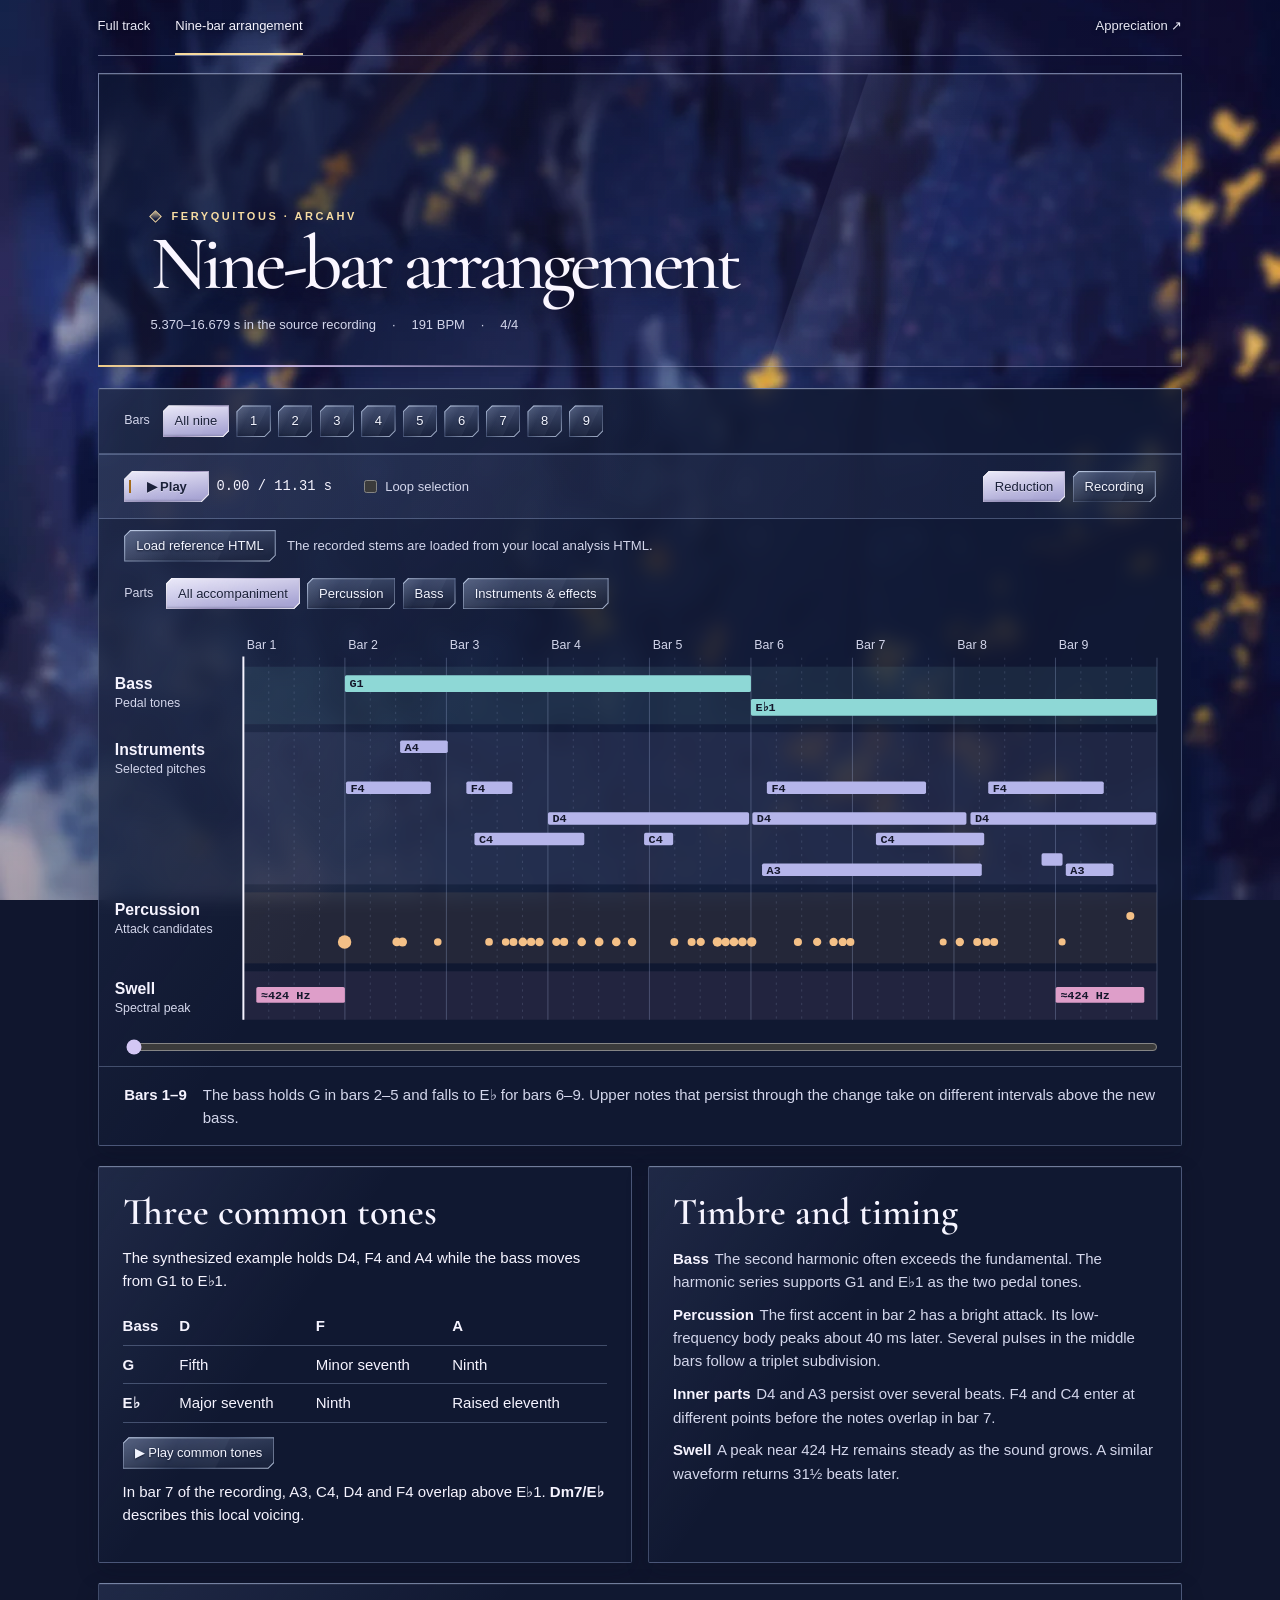
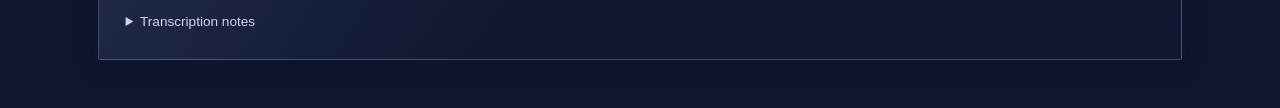
==== arrangement.html @ d72f039e "Publish Arcahv — The Delightfulness of Catastrophe" ====
<!doctype html>
<html lang="en">
<head>
  <meta charset="utf-8">
  <meta name="viewport" content="width=device-width, initial-scale=1">
  <meta name="theme-color" content="#14162a">
  <title>Nine-bar arrangement · Arcahv</title>
  <link rel="stylesheet" href="style.css?v=vs8">
  <link rel="stylesheet" href="arrangement.css">
  <link rel="stylesheet" href="controls.css">
  <link rel="icon" href="data:,">
  <script src="media-source.js"></script>
  <script src="appearance.js?v=vs8" defer></script>
  <script type="module" src="arrangement.js"></script>
</head>
<body class="arrangement-page">
  <main class="shell">
    <nav class="site-nav" aria-label="Study views">
      <a href="index.html">Full track</a>
      <a href="arrangement.html" aria-current="page">Nine-bar arrangement</a>
      <a class="external" href="https://github.com/glucksdrache/arcahv-the-delightfulness-of-catastrophe/blob/main/README.md">Appreciation ↗</a>
    </nav>
    <header class="masthead">
      <div>
        <p class="eyebrow">Feryquitous · Arcahv</p>
        <h1>Nine-bar arrangement</h1>
        <p class="arr-meta">5.370–16.679 s in the source recording <span>·</span> 191 BPM <span>·</span> 4/4</p>
      </div>
    </header>

    <section class="panel arr-player" aria-label="Arrangement player">
      <div class="arr-picks">
        <div class="button-row arr-bars" id="bars" role="group" aria-label="Select a bar">
          <span class="arr-label">Bars</span>
          <button type="button" data-bar="0" aria-pressed="true">All nine</button>
        </div>
      </div>
      <div class="transport arr-transport">
        <button id="play" type="button" class="play-button" aria-label="Play arrangement">▶ Play</button>
        <output id="clock" class="arr-clock" aria-live="off">0.00 / 11.31 s</output>
        <label class="arr-repeat"><input type="checkbox" id="loop"> Loop selection</label>
        <div class="button-row arr-modes" id="modes" role="group" aria-label="Audio source">
          <button type="button" data-mode="1" aria-pressed="true">Reduction</button>
          <button type="button" data-mode="0" aria-pressed="false">Recording</button>
        </div>
      </div>
      <div class="arr-reference" id="reference-controls">
        <button type="button" id="load-reference">Load reference HTML</button>
        <input id="reference-file" type="file" accept=".html,.htm,text/html" hidden>
        <span id="reference-status" role="status">The recorded stems are loaded from your local analysis HTML.</span>
      </div>
      <div class="button-row arr-roles" id="roles" role="group" aria-label="Audible parts">
        <span class="arr-label">Parts</span>
        <button type="button" data-role="-1" aria-pressed="true">All accompaniment</button>
        <button type="button" data-role="0" aria-pressed="false">Percussion</button>
        <button type="button" data-role="1" aria-pressed="false">Bass</button>
        <button type="button" data-role="2" aria-pressed="false">Instruments &amp; effects</button>
      </div>
      <div class="chart-scroll arr-chart-scroll">
        <svg id="score" viewBox="0 0 960 365" role="group"
          aria-label="Score events. Use the left and right arrow keys to inspect events, and Enter or Space to seek."></svg>
      </div>
      <p id="score-detail" class="arr-score-detail"></p>
      <div class="arr-seek"><input id="seek" aria-label="Position in the excerpt, in seconds" type="range" min="0" max="11.309" value="0" step="0.001"></div>
      <div class="arr-cue"><strong id="bar-title">Bars 1–9</strong><p id="bar-note"></p></div>
    </section>
    <p id="error" role="status" class="arr-error"></p>

    <div class="arr-reading">
      <section class="panel arr-copy">
        <h2>Three common tones</h2>
        <p>The synthesized example holds D4, F4 and A4 while the bass moves from G1 to E♭1.</p>
        <table>
          <thead><tr><th scope="col">Bass</th><th scope="col">D</th><th scope="col">F</th><th scope="col">A</th></tr></thead>
          <tbody>
            <tr><th scope="row">G</th><td>Fifth</td><td>Minor seventh</td><td>Ninth</td></tr>
            <tr><th scope="row">E♭</th><td>Major seventh</td><td>Ninth</td><td>Raised eleventh</td></tr>
          </tbody>
        </table>
        <button id="common-tones" type="button" aria-pressed="false">▶ Play common tones</button>
        <p>In bar 7 of the recording, A3, C4, D4 and F4 overlap above E♭1. <b>Dm7/E♭</b> describes this local voicing.</p>
      </section>
      <section class="panel arr-copy">
        <h2>Timbre and timing</h2>
        <dl class="arr-findings">
          <div><dt>Bass</dt><dd>The second harmonic often exceeds the fundamental. The harmonic series supports G1 and E♭1 as the two pedal tones.</dd></div>
          <div><dt>Percussion</dt><dd>The first accent in bar 2 has a bright attack. Its low-frequency body peaks about 40 ms later. Several pulses in the middle bars follow a triplet subdivision.</dd></div>
          <div><dt>Inner parts</dt><dd>D4 and A3 persist over several beats. F4 and C4 enter at different points before the notes overlap in bar 7.</dd></div>
          <div><dt>Swell</dt><dd>A peak near 424 Hz remains steady as the sound grows. A similar waveform returns 31½ beats later.</dd></div>
        </dl>
      </section>
    </div>
    <details class="arr-method">
      <summary>Transcription notes</summary>
      <p id="method"></p>
      <p><a href="data/arrangement.mid" download>Download the nine-bar MIDI reduction</a></p>
    </details>
  </main>
</body>
</html>
---- style.css ----
@font-face {
  font-family: Cormorant;
  src: url("assets/type/CormorantGaramond.ttf") format("truetype");
  font-weight: 300 700;
  font-display: swap;
}
:root {
  color-scheme: dark;
  --bg: #10162e;
  --panel: rgba(17, 26, 51, 0.83);
  --ink: #f6f4ff;
  --muted: #d3d6eb;
  --line: rgba(180, 198, 239, 0.30);
  --accent: #d9d5ff;
  --pink: #e7abc8;
  --gold: #eecc86;
  --mint: #a8dccd;
  --serif: Cormorant, "Baskervville", Georgia, serif;
  --scene: url("assets/vs8-landscape.webp");
  --scene-portrait: url("assets/vs8-portrait.webp");
}
* {
  box-sizing: border-box;
}
html {
  scroll-behavior: smooth;
  background: var(--bg);
}
body {
  margin: 0;
  isolation: isolate;
  color: var(--ink);
  font:
    15px/1.55 Inter,
    "Segoe UI",
    sans-serif;
}
body::before {
  content: "";
  position: fixed;
  z-index: -1;
  inset: 0;
  pointer-events: none;
  background-color: var(--bg);
  background-image:
    linear-gradient(180deg, rgba(10, 16, 38, .18), transparent 42%, rgba(11, 17, 37, .34)),
    var(--scene);
  background-position: center, center 42%;
  background-size: cover;
  background-repeat: no-repeat;
}
@media (orientation: portrait) {
  body::before {
    background-image:
      linear-gradient(180deg, rgba(12, 19, 43, .26), rgba(15, 22, 49, .12) 36%, rgba(14, 20, 45, .42)),
      var(--scene-portrait);
    background-position: center;
  }
}
.shell {
  width: min(1200px, 100%);
  padding: 0 clamp(14px, 4.5vw, 65px) 48px;
  margin: auto;
}
.site-nav {
  min-height: 56px;
  display: flex;
  gap: 25px;
  align-items: stretch;
  border-bottom: 1px solid rgba(202, 214, 245, .46);
}
a {
  color: var(--accent);
  text-underline-offset: 3px;
}
.site-nav a {
  display: flex;
  align-items: center;
  text-decoration: none;
  color: #e9e8f5;
  text-shadow: 0 1px 4px #0a1024;
  font-size: 13px;
  border-bottom: 2px solid transparent;
}
.site-nav a[aria-current="page"] {
  border-color: #f9dc9f;
  color: var(--ink);
}
.site-nav .external {
  margin-left: auto;
}
.masthead {
  position: relative;
  isolation: isolate;
  display: flex;
  justify-content: space-between;
  gap: 15px;
  align-items: flex-end;
  min-height: clamp(238px, 23vw, 314px);
  padding: 34px clamp(20px, 4.2vw, 52px);
  margin: 17px 0 21px;
  background:
    linear-gradient(109deg, transparent 65%, rgba(202, 213, 255, .09) 65.1%, rgba(202, 213, 255, .02) 75%, transparent 75.2%),
    linear-gradient(100deg, rgba(13, 21, 48, .68), rgba(28, 38, 72, .22) 51%, rgba(85, 100, 151, .09));
  border: 1px solid rgba(198, 212, 248, .52);
  border-bottom-color: rgba(192, 192, 232, .36);
  box-shadow: inset 0 1px 0 rgba(255, 255, 255, .13), 0 7px 24px rgba(7, 14, 32, .27);
}
.masthead::after {
  content: "";
  position: absolute;
  left: -1px;
  bottom: -1px;
  width: 44%;
  height: 2px;
  background: linear-gradient(90deg, var(--gold), rgba(224, 202, 249, .87) 36%, transparent);
  pointer-events: none;
}
.eyebrow,
.group-label {
  font:
    600 11px/1.4 Inter,
    "Segoe UI",
    sans-serif;
  letter-spacing: 0.13em;
  text-transform: uppercase;
  color: var(--muted);
}
.eyebrow {
  display: flex;
  align-items: center;
  gap: 12px;
  color: #f6dca3;
  letter-spacing: 0.23em;
  margin: 0 0 2px;
}
.eyebrow::before {
  content: "";
  width: 7px;
  height: 7px;
  transform: rotate(45deg);
  border: 1px solid #f4d9a4;
  background: linear-gradient(135deg, rgba(242, 215, 162, .8), transparent 75%);
}
.masthead h1 {
  margin: 0;
  font: 500 clamp(62px, 9vw, 107px)/0.98 var(--serif);
  letter-spacing: -0.055em;
  color: #faf6ff;
  text-shadow: 0 2px 22px #131227;
}
.arrangement-page .masthead h1 {
  font-size: clamp(45px, 6.5vw, 77px);
}
.track-meta,
.arr-meta {
  display: flex;
  flex-wrap: wrap;
  align-items: center;
  gap: 10px;
  margin: 16px 0 0;
  color: #dfdbea;
  font:
    13px "Segoe UI",
    sans-serif;
}
.track-meta i {
  width: 3px;
  height: 3px;
  transform: rotate(45deg);
  background: var(--gold);
}
.hero-link {
  color: #f6efff;
  text-decoration: none;
  padding: 6px 11px;
  border: 1px solid rgba(211, 216, 252, .58);
  background: linear-gradient(155deg, rgba(129, 146, 195, .32), rgba(19, 27, 51, .68) 65%);
  box-shadow: inset 0 1px rgba(255, 255, 255, .20);
  font-size: 13px;
  font-weight: 600;
  text-shadow: 0 1px 4px #19162b;
}
.hero-link span {
  color: var(--gold);
  margin-left: 5px;
}
h2,
h3,
p {
  margin: 0;
}
h2,
h3 {
  font-family: var(--serif);
  font-weight: 600;
  line-height: 1.15;
}
h2 {
  font-size: clamp(29px, 3vw, 38px);
}
h3 {
  font-size: 28px;
}
.panel, .notes, .arr-method {
  background:
    linear-gradient(125deg, rgba(133, 152, 209, .13), transparent 37%),
    var(--panel);
  border: 1px solid var(--line);
  border-top-color: rgba(195, 210, 246, .54);
  border-radius: 2px;
  box-shadow: inset 0 1px rgba(235, 240, 255, .07), 0 8px 22px rgba(7, 12, 29, .22);
  -webkit-backdrop-filter: blur(8px);
  backdrop-filter: blur(8px);
}
.notes, .arr-method {
  padding: clamp(15px, 2.5vw, 27px);
}
.panel-head,
.button-row,
.transport,
.source-row,
.readouts {
  display: flex;
  align-items: center;
  gap: 8px;
  flex-wrap: wrap;
}
.panel-head {
  padding: 16px 21px 5px;
  justify-content: space-between;
}
.panel-head a {
  font-size: 13px;
}
.panel-head h2 {
  font-size: 30px;
}
.score-nav {
  display: flex;
  gap: 2px;
  margin: 10px 18px 0;
}
.score-nav button {
  min-width: 0;
  white-space: nowrap;
  overflow: hidden;
  text-overflow: ellipsis;
  border: 0;
  border-bottom: 2px solid #8982ad;
  border-radius: 0;
  padding: 5px 3px;
  background: #303249;
  color: #e4e1ee;
  font-size: 11px;
  font-weight: 600;
}
.score-nav button:nth-child(2n) {
  background: #3b3a52;
}
.score-nav button[aria-pressed="true"] {
  color: #18162e;
  background: var(--accent);
}
button,
.button {
  font: inherit;
  font-size: 13px;
  line-height: 1.35;
  color: var(--ink);
  background: #23263d;
  border: 1px solid #575971;
  border-radius: 3px;
  padding: 6px 11px;
  cursor: pointer;
  text-decoration: none;
}
button:hover,
.button:hover {
  border-color: var(--accent);
  background: #34374f;
}
button:disabled {
  opacity: 0.54;
  cursor: wait;
}
button[aria-pressed="true"],
button[data-active="true"] {
  border-color: #c4b2fb;
  background: #c6b7f1;
  color: #201b35;
}
button:focus-visible,
a:focus-visible,
input:focus-visible,
summary:focus-visible,
select:focus-visible {
  outline: 2px solid var(--gold);
  outline-offset: 3px;
}
.scopes,
.roles,
.transport,
.source-row {
  padding: 10px 20px;
}
.scopes {
  padding-bottom: 15px;
}
.group-label {
  margin-right: 4px;
  font-size: 10px;
  min-width: 38px;
}
.transport {
  border-block: 1px solid var(--line);
  gap: 15px;
  background: linear-gradient(90deg, rgba(106, 122, 176, .16), rgba(99, 116, 166, .06));
}
.transport label,
.source-row,
.custom-range {
  font-size: 13px;
  color: var(--muted);
}
.transport input[type="checkbox"] {
  accent-color: var(--accent);
}
.clock,
.readouts strong,
.index small {
  font-variant-numeric: tabular-nums;
  font-family: Consolas, "Courier New", monospace;
}
.play-button {
  background: var(--accent);
  color: #201b35;
  border-color: var(--accent);
  min-width: 85px;
  font-weight: 700;
}
.play-button:hover {
  background: #d5c9fa;
  color: #171325;
}
.custom-range {
  margin-left: auto;
}
.custom-range summary,
.methods summary {
  cursor: pointer;
}
.custom-range input,
select {
  font: inherit;
  color: var(--ink);
  background: var(--bg);
  border: 1px solid var(--line);
  border-radius: 2px;
  padding: 4px;
}
.custom-range input {
  width: 72px;
}
.custom-range[open] label {
  margin-right: 4px;
}
.source-row {
  padding-top: 0;
  gap: 8px;
}
.quiet-button {
  padding: 3px 7px;
  font-size: 12px;
  color: var(--muted);
}
.chart-scroll {
  overflow-x: auto;
  overscroll-behavior-x: contain;
  margin: 0;
}
.chart-scroll svg {
  display: block;
  width: 100%;
  min-width: 710px;
  height: auto;
}
.v-head {
  fill: #ebe8f6;
  font-size: 12px;
  font-weight: 600;
}
.v-axis {
  fill: #c0bbcf;
  font-size: 10px;
}
.v-label {
  fill: #e9dba9;
  font-size: 11px;
}
.seek-row {
  padding: 0 20px 6px;
}
input[type="range"] {
  width: 100%;
  accent-color: var(--accent);
}
.readouts {
  border-top: 1px solid var(--line);
  padding: 10px 20px;
  gap: 4px 22px;
  color: var(--muted);
  font-size: 12px;
}
.readouts strong {
  color: var(--ink);
  margin-left: 4px;
}
.section-note {
  border-top: 1px solid var(--line);
  padding: 10px 20px;
  font-size: 14px;
  background: rgba(106, 122, 176, .10);
}
.section-note:empty,
#v-status:empty {
  display: none;
}
#v-status {
  color: var(--gold);
  padding: 0 20px;
}
.comparisons,
.notes {
  margin-top: 30px;
}
.comparisons > h2 {
  display: table;
  margin: 0;
  padding: 2px 15px 4px;
  background: linear-gradient(98deg, rgba(12, 20, 42, .86), rgba(12, 20, 42, .68) 86%, transparent);
  border-left: 2px solid var(--gold);
  text-shadow: 0 1px 6px #10152c;
}
.pair,
.index {
  display: grid;
  grid-template-columns: 1fr 1fr;
  gap: 13px;
}
.pair {
  margin: 12px 0;
}
.experiment {
  padding: 20px 22px;
  border-top: 2px solid var(--pink);
}
.experiment:nth-child(2) {
  border-top-color: var(--gold);
}
.experiment p,
.methods p,
.v-entry p {
  color: var(--muted);
}
.experiment p {
  margin: 8px 0 16px;
}
.experiment .button-row button {
  font-size: 13px;
}
#release-player {
  padding: 20px 22px;
  margin: 16px 0;
}
#release-player p {
  color: var(--muted);
  margin: 6px 0;
}
#release-player iframe {
  display: block;
  width: min(100%, 720px);
  aspect-ratio: 16/9;
  height: auto;
  border: 0;
  margin-top: 10px;
}
.index {
  margin-top: 8px;
  column-gap: 35px;
  row-gap: 0;
}
.v-entry {
  padding: 13px 0;
  border-bottom: 1px solid var(--line);
}
.v-entry button {
  border: 0;
  padding: 0;
  color: var(--ink);
  background: none;
  font-size: 15px;
  font-weight: 650;
}
.v-entry button:hover {
  color: var(--accent);
}
.v-entry small {
  color: var(--gold);
  margin-left: 8px;
  font-size: 11px;
}
.v-entry p {
  font-size: 14px;
  margin-top: 4px;
}
.methods {
  padding: 14px 18px;
  margin-top: 24px;
  font-size: 14px;
}
.methods p {
  margin: 9px 0;
}
.methods summary {
  font-weight: 600;
}
[hidden] {
  display: none !important;
}
@media (max-width: 760px) {
  .shell {
    padding-inline: 13px;
  }
  .site-nav {
    min-height: 46px;
    gap: 18px;
  }
  .masthead {
    min-height: 198px;
    padding: 22px 18px;
  }
  .score-nav {
    display: grid;
    grid-template-columns: repeat(4, minmax(0, 1fr));
    margin: 9px 10px 0;
  }
  .score-nav button {
    min-height: 31px;
  }
  .pair,
  .index {
    grid-template-columns: 1fr;
  }
  .transport,
  .roles,
  .scopes,
  .source-row,
  .panel-head,
  .readouts {
    padding-inline: 12px;
  }
  .custom-range {
    margin-left: 0;
  }
  .hero-link {
    font-size: 12px;
    padding: 5px 8px;
    white-space: nowrap;
  }
  .track-meta {
    font-size: 11px;
  }
  .v-entry small {
    display: block;
    margin: 3px 0;
  }
  .source-row {
    align-items: center;
  }
}
@media (prefers-reduced-motion: reduce) {
  html {
    scroll-behavior: auto;
  }
}
@media (min-width: 761px) {
  .score-nav button {
    min-width: max-content;
    padding-inline: 5px;
  }
}
@media (max-width: 480px) {
  .masthead {
    display: grid;
    align-content: end;
    grid-template-columns: minmax(0, 1fr);
    gap: 8px;
  }
  .hero-link {
    justify-self: end;
  }
  .track-meta {
    margin-top: 8px;
  }
}
@media (max-width: 360px) {
  .score-nav {
    grid-template-columns: repeat(3, minmax(0, 1fr));
  }
}
---- arrangement.css ----
.arrangement-page .shell {
  padding-bottom:3rem;
}

.arr-meta,.arr-label,.arr-repeat,.arr-method,.arr-cue p,.arr-findings dd {
  color:var(--muted,#b7b6c9);
}

.arr-meta span {
  padding:0 .45em;
}

.arr-player {
  padding:0;
  overflow:hidden;
}

.arr-picks,.arr-transport,.arr-roles,.arr-seek,.arr-cue {
  padding:1rem clamp(.9rem,2.5vw,1.6rem);
}

.arr-picks,.arr-transport {
  border-bottom:1px solid var(--line,#3b3d55);
}

.arr-player .button-row,.arr-player .arr-transport {
  display:flex;
  align-items:center;
  gap:.45rem;
  flex-wrap:wrap;
}

.arr-label {
  font-size:.78rem;
  margin-right:.35rem;
}

.arr-bars button {
  min-width:2.15rem;
}

.arr-modes {
  margin-left:auto;
}

.arr-clock,.arr-meta,.arr-chart-scroll svg text {
  font-variant-numeric:tabular-nums;
}

.arr-clock {
  font-family:Consolas,monospace;
  font-size:.86rem;
  min-width:8.5rem;
}

.arr-repeat {
  font-size:.85rem;
  display:flex;
  align-items:center;
  gap:.35rem;
}

.arr-repeat input,.arr-seek input {
  accent-color:var(--accent,#b1c6ff);
}

.arr-chart-scroll {
  overflow-x:auto;
  overscroll-behavior-x:contain;
}

.arr-chart-scroll svg {
  display:block;
  width:100%;
  min-width:630px;
  height:auto;
}

.arr-chart-scroll .lane-name {
  fill:var(--ink,#f2f2fc);
  font-size:14px;
  font-weight:600;
}

.arr-chart-scroll .axis {
  fill:var(--muted,#b7b6c9);
  font-size:11px;
}

.arr-chart-scroll .grid {
  stroke:var(--line,#46495e);
  stroke-width:.8;
}

.arr-chart-scroll .minor {
  stroke-dasharray:2 4;
  opacity:.6;
}

.arr-chart-scroll .note-label {
  fill:#14172b;
  font:600 10.5px/1 Consolas,monospace;
  pointer-events:none;
}

.arr-chart-scroll .head {
  stroke:var(--ink,#fff);
  stroke-width:1.75;
  pointer-events:none;
}

.arr-event {
  cursor:pointer;
}

.arr-event[aria-current=true] {
  stroke:var(--ink,#fff);
  stroke-width:2;
}

.arr-event:focus-visible {
  outline:2px solid var(--gold,#eecc86);
  outline-offset:2px;
}

.arr-score-detail {
  padding:.3rem clamp(.9rem,2.5vw,1.6rem) .65rem;
  color:var(--ink,#f2f2fc);
  font-size:.84rem;
  font-variant-numeric:tabular-nums;
}

.arr-score-detail:empty {
  display:none;
}

@media(pointer:coarse) {
  .arr-event:not([aria-current=true]) {
    stroke:transparent;
    stroke-width:6;
  }
}

.arr-seek {
  padding-top:0;
  padding-bottom:.55rem;
}

.arr-seek input {
  width:100%;
  display:block;
}

.arr-cue {
  border-top:1px solid var(--line,#3b3d55);
  display:flex;
  align-items:baseline;
  gap:1rem;
}

.arr-cue strong {
  white-space:nowrap;
}

.arr-cue p,.arr-method p {
  margin:0;
}

.arr-reading {
  display:grid;
  grid-template-columns:1fr 1fr;
  gap:1rem;
  margin:1.25rem 0;
}

.arr-copy {
  padding:clamp(1rem,2vw,1.5rem);
}

.arr-copy p {
  margin:.7rem 0;
}

.arr-copy table {
  border-collapse:collapse;
  width:100%;
  margin:.9rem 0;
}

.arr-copy th,.arr-copy td {
  text-align:left;
  border-bottom:1px solid var(--line,#3b3d55);
  padding:.45rem .35rem .45rem 0;
}

.arr-findings {
  margin:.75rem 0 0;
}

.arr-findings div {
  margin:.6rem 0;
}

.arr-findings dt {
  font-weight:600;
  display:inline;
}

.arr-findings dd {
  display:inline;
  margin-left:.35rem;
}

.arr-error:empty {
  display:none;
}

.arr-error {
  color:var(--pink,#efadca);
}

.arr-method {
  font-size:.85rem;
}

.arr-method summary {
  cursor:pointer;
}

.arr-method p {
  margin:.6rem 0;
  max-width:88ch;
}

@media(max-width:720px) {
  .arr-meta {
    display:block;
    line-height:1.55;
  }

  .arr-meta span:first-child {
    display:block;
    height:0;
    overflow:hidden;
  }

  .arr-reading {
    grid-template-columns:1fr;
  }

  .arr-modes {
    margin-left:0;
  }

  .arr-cue {
    display:block;
  }

  .arr-cue p {
    margin-top:.35rem;
  }

  .arr-bars button {
    min-width:1.7rem;
    padding:.25rem .4rem;
  }

  .arr-picks,.arr-transport,.arr-roles {
    padding-block:.7rem;
  }

}

.arr-reference {
  display:flex;
  gap:.7rem;
  align-items:center;
  flex-wrap:wrap;
  padding:.65rem clamp(.9rem,2.5vw,1.6rem) 0;
  color:var(--muted,#b7b6c9);
  font-size:.82rem;
}

.arr-reference button {
  font-size:.82rem;
}
---- controls.css ----
/* The face and its bevel are separate from the hit area and keyboard outline. */
.shell :is(button, .hero-link) {
  --cut: 6px;
  --face-top: rgb(100 116 154 / 58%);
  --face-bottom: rgb(30 39 65 / 74%);
  --edge-light: rgb(217 231 255 / 78%);
  --edge-dark: rgb(131 154 203 / 35%);
}

.shell :is(button, .hero-link):where(:not([hidden])) {
  position: relative;
  z-index: 0;
  isolation: isolate;
  border-color: transparent;
  border-radius: 2px;
  background: transparent;
  color: #f3f5ff;
  text-shadow: 0 1px 2px #141b31;
  touch-action: manipulation;
}

.shell :is(button, .hero-link)::before,
.shell :is(button, .hero-link)::after {
  content: "";
  position: absolute;
  inset: -1px;
  z-index: -1;
  pointer-events: none;
}

.shell :is(button, .hero-link)::before {
  clip-path: polygon(
    0 var(--cut), var(--cut) 0, 100% 0,
    100% calc(100% - var(--cut)), calc(100% - var(--cut)) 100%, 0 100%
  );
  background:
    linear-gradient(var(--inlay, transparent), var(--inlay, transparent)) 5px center / 2px 42% no-repeat,
    linear-gradient(116deg, rgb(224 234 255 / 13%), transparent 34%, rgb(221 228 255 / 4%) 64%, transparent 65%),
    linear-gradient(172deg, var(--face-top), var(--face-bottom) 86%);
  box-shadow:
    inset 0 2px 0 rgb(244 248 255 / 9%),
    inset 0 -2px 2px rgb(12 18 37 / 18%);
  transition: filter 130ms ease-out;
}

/* An open centre keeps the refracted edge from tinting the whole glass face. */
.shell :is(button, .hero-link)::after {
  background: linear-gradient(146deg, var(--edge-light), var(--edge-dark) 53%, var(--edge-light));
  clip-path: polygon(
    0 var(--cut), var(--cut) 0, 100% 0,
    100% calc(100% - var(--cut)), calc(100% - var(--cut)) 100%, 0 100%, 0 var(--cut),
    1px calc(var(--cut) + .4px), 1px calc(100% - 1px),
    calc(100% - var(--cut) - .4px) calc(100% - 1px),
    calc(100% - 1px) calc(100% - var(--cut) - .4px),
    calc(100% - 1px) 1px, calc(var(--cut) + .4px) 1px, 1px calc(var(--cut) + .4px)
  );
}

.shell .score-nav button {
  --cut: 4px;
}

.shell .score-nav button::before,
.shell .score-nav button::after {
  inset: 0;
}

.shell .quiet-button,
.shell .v-entry button {
  --cut: 4px;
  --face-top: rgb(82 100 141 / 36%);
  --face-bottom: rgb(29 37 62 / 48%);
  --edge-light: rgb(192 211 245 / 52%);
}

.shell .v-entry button {
  padding: .3em .7em;
  text-align: start;
}

.shell button.play-button,
.shell button[aria-pressed="true"],
.shell button[data-active="true"] {
  --face-top: rgb(243 240 255 / 97%);
  --face-bottom: rgb(177 173 221 / 94%);
  --edge-light: #ffffff;
  --edge-dark: #978ab9;
  color: #1b213a;
  text-shadow: 0 1px 0 rgb(255 255 255 / 36%);
}

.shell .play-button {
  --inlay: #a36b1a;
  --cut: 8px;
}

.shell button:disabled {
  opacity: .53;
  cursor: wait;
}

@media (hover: hover) {
  .shell :is(button:enabled, .hero-link):hover::before {
    filter: brightness(1.22);
  }
  .shell :is(button:enabled, .hero-link):hover::after {
    background: linear-gradient(146deg, #eef4ff, #b2a0d8 55%, #edf4ff);
  }
}

.shell :is(button:enabled, .hero-link):active::before {
  filter: brightness(.88);
}

.shell select,
.shell .custom-range input {
  color: #f3f5ff;
  background: linear-gradient(155deg, rgb(75 92 131 / 72%), rgb(27 35 58 / 90%));
  border: 1px solid rgb(187 204 235 / 64%);
  border-radius: 2px;
  box-shadow: inset 0 1px 0 rgb(245 248 255 / 15%);
}

.shell select option {
  background-color: #242c46;
  color: #f3f5ff;
}

.shell input:is([type="checkbox"], [type="range"]) {
  accent-color: #d3c7f4;
}

.shell :is(button, select, input):focus-visible {
  outline: 2px solid #ffe3a5;
  outline-offset: 2px;
}

@media (prefers-reduced-motion: reduce) {
  .shell :is(button, .hero-link)::before {
    transition: none;
  }
}

@media (forced-colors: active) {
  .shell :is(button, .hero-link):where(:not([hidden])) {
    border: 1px solid ButtonText;
    background: ButtonFace;
    color: ButtonText;
    text-shadow: none;
  }
  .shell :is(button, .hero-link)::before,
  .shell :is(button, .hero-link)::after {
    display: none;
  }
  .shell button[aria-pressed="true"] {
    background: Highlight;
    color: HighlightText;
  }
}
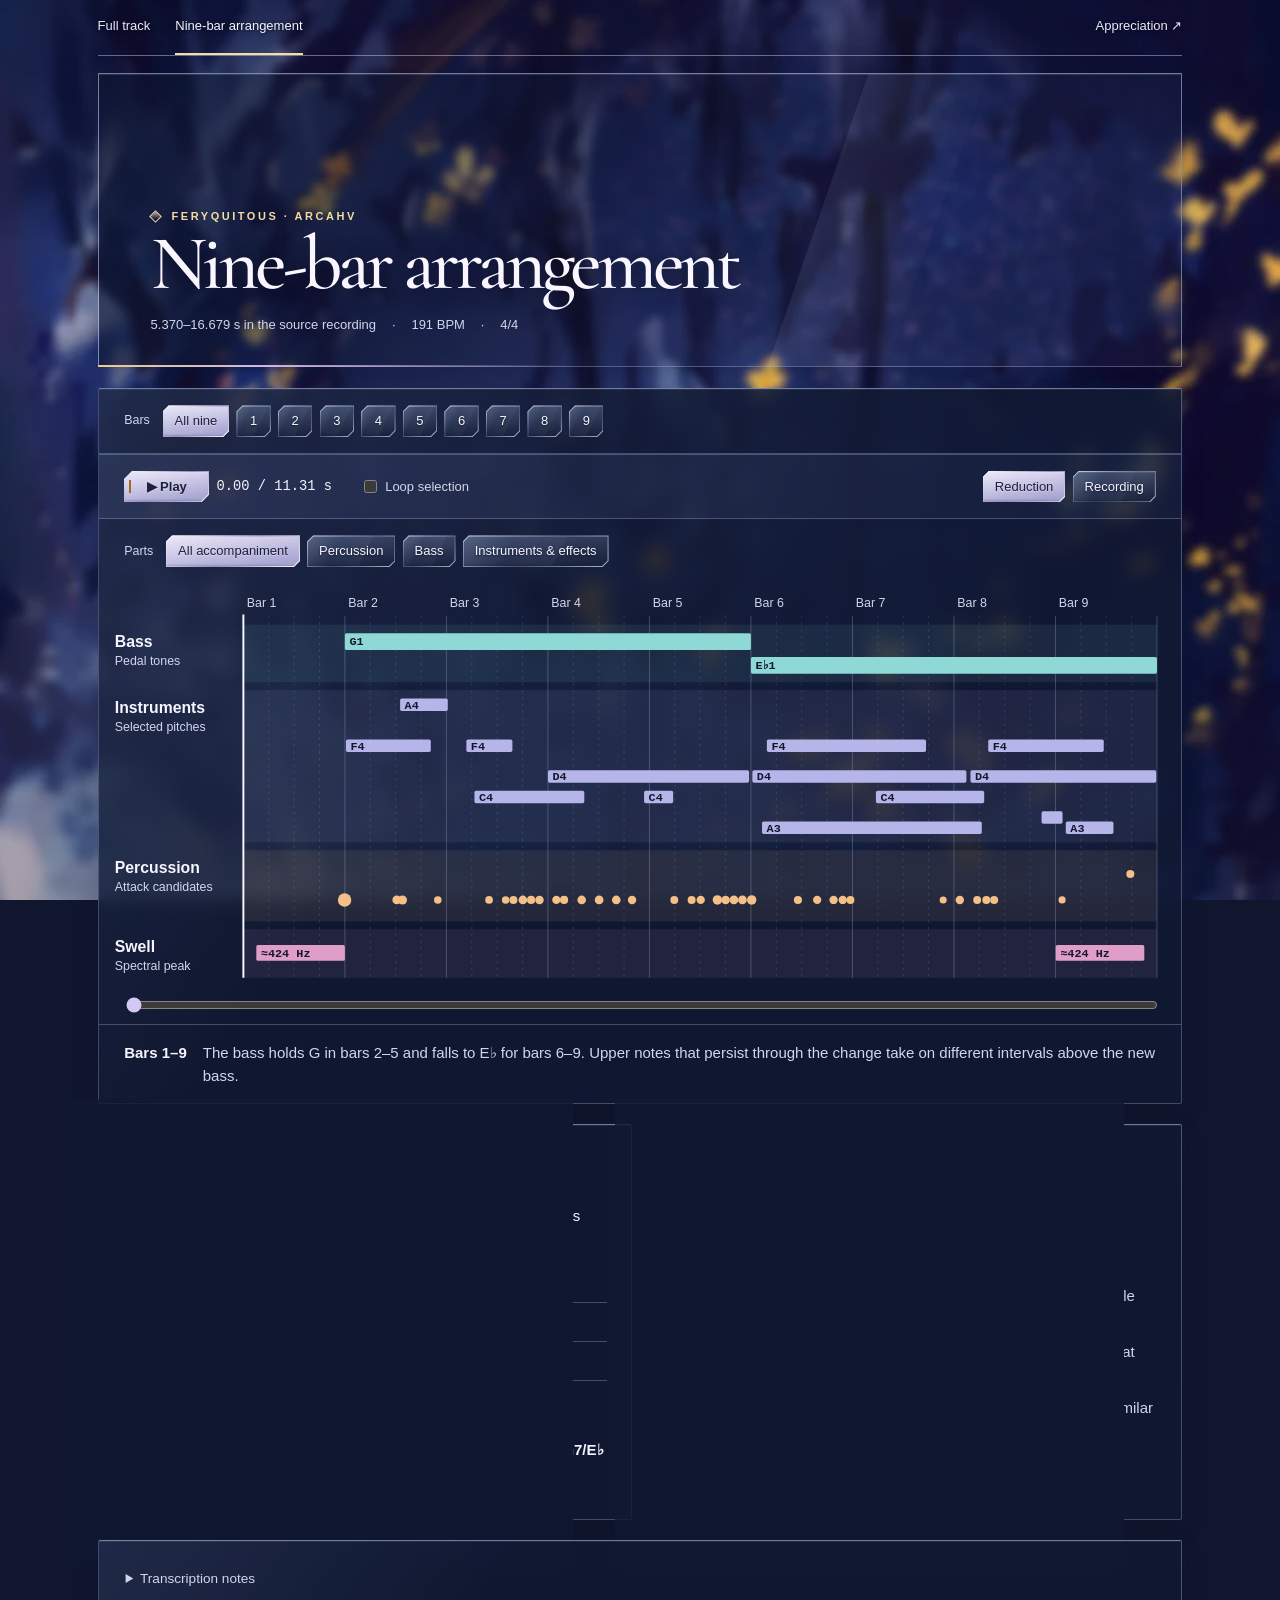
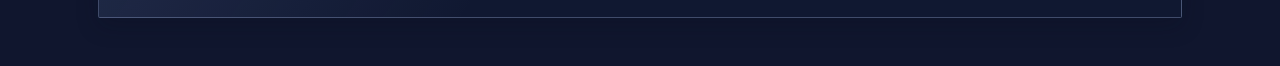
==== commit 2642b723: "Remove study HTML import from the public score" ====
--- a/arrangement.html
+++ b/arrangement.html
@@ -9,16 +9,16 @@
   <link rel="stylesheet" href="arrangement.css">
   <link rel="stylesheet" href="controls.css">
   <link rel="icon" href="data:,">
-  <script src="media-source.js"></script>
+  <script src="media-source.js?v=public-arrangement"></script>
   <script src="appearance.js?v=vs8" defer></script>
-  <script type="module" src="arrangement.js"></script>
+  <script type="module" src="arrangement.js?v=public-arrangement"></script>
 </head>
 <body class="arrangement-page">
   <main class="shell">
     <nav class="site-nav" aria-label="Study views">
       <a href="index.html">Full track</a>
       <a href="arrangement.html" aria-current="page">Nine-bar arrangement</a>
-      <a class="external" href="https://github.com/glucksdrache/arcahv-the-delightfulness-of-catastrophe/blob/main/README.md">Appreciation ↗</a>
+      <a class="external" href="https://github.com/glucksdrache/arcahv-appreciation/blob/main/README.md">Appreciation ↗</a>
     </nav>
     <header class="masthead">
       <div>
@@ -43,11 +43,6 @@
           <button type="button" data-mode="1" aria-pressed="true">Reduction</button>
           <button type="button" data-mode="0" aria-pressed="false">Recording</button>
         </div>
-      </div>
-      <div class="arr-reference" id="reference-controls">
-        <button type="button" id="load-reference">Load reference HTML</button>
-        <input id="reference-file" type="file" accept=".html,.htm,text/html" hidden>
-        <span id="reference-status" role="status">The recorded stems are loaded from your local analysis HTML.</span>
       </div>
       <div class="button-row arr-roles" id="roles" role="group" aria-label="Audible parts">
         <span class="arr-label">Parts</span>
--- a/style.css
+++ b/style.css
@@ -369,6 +369,109 @@
   padding-top: 0;
   gap: 8px;
 }
+.stem-controls {
+  margin: 0 20px 10px;
+  padding: 10px 12px;
+  border-inline-start: 2px solid var(--line);
+  background: rgba(123, 144, 204, .08);
+  color: var(--muted);
+  font-size: 13px;
+}
+.stem-row,
+.excerpt-heading,
+.excerpt-cues {
+  display: flex;
+  align-items: center;
+  flex-wrap: wrap;
+  gap: 6px 10px;
+}
+.stem-controls select {
+  min-height: 32px;
+  max-width: 100%;
+}
+.excerpt-heading {
+  justify-content: space-between;
+  margin: 10px 0 6px;
+  font-size: 12px;
+  font-variant-numeric: tabular-nums;
+}
+.excerpt-heading a {
+  color: var(--muted);
+}
+.excerpt-parts {
+  border-block: 1px solid var(--line);
+}
+.excerpt-part {
+  display: grid;
+  grid-template-columns: minmax(84px, 102px) minmax(0, 1fr);
+  align-items: center;
+  column-gap: 12px;
+  padding: 3px 0;
+  color: var(--pink);
+}
+.excerpt-part + .excerpt-part {
+  border-top: 1px solid rgb(177 194 233 / 14%);
+}
+.excerpt-part:has([data-excerpt-part="bass"]) { color: var(--mint); }
+.excerpt-part:has([data-excerpt-part="drums"]) { color: var(--gold); }
+.excerpt-part:has([data-excerpt-part="instruments"]) { color: var(--accent); }
+.excerpt-part button {
+  min-height: 32px;
+  text-align: left;
+}
+.excerpt-wave {
+  display: block;
+  position: relative;
+  height: 30px;
+  background: linear-gradient(var(--line), var(--line)) center / 100% 1px no-repeat;
+}
+.excerpt-wave svg {
+  display: block;
+  width: 100%;
+  height: 100%;
+  fill: currentColor;
+}
+.excerpt-part button[aria-pressed="false"] + .excerpt-wave svg {
+  opacity: .22;
+}
+.excerpt-wave::after {
+  content: "";
+  position: absolute;
+  inset-block: 0;
+  left: clamp(0px, var(--excerpt-progress, 0%), calc(100% - 1px));
+  width: 1px;
+  background: #fff1cd;
+}
+.excerpt-cues {
+  margin-top: 8px;
+}
+.excerpt-cues button {
+  font-size: 12px;
+}
+.excerpt-cues button span {
+  color: var(--gold);
+  font-variant-numeric: tabular-nums;
+  margin-inline-end: 3px;
+}
+#import-controls {
+  margin-top: 10px;
+  padding-top: 10px;
+  border-top: 1px solid var(--line);
+}
+#stem-hint,
+#ref-status {
+  margin: 5px 0;
+  font-size: 12px;
+}
+#ref-status {
+  color: var(--gold);
+}
+#ref-status:empty {
+  display: none;
+}
+.shell :is(.score-panel, .comparisons, .v-entry) button:disabled {
+  cursor: default;
+}
 .quiet-button {
   padding: 3px 7px;
   font-size: 12px;
@@ -578,6 +681,9 @@
   .source-row {
     align-items: center;
   }
+  .stem-controls {
+    margin-inline: 12px;
+  }
 }
 @media (prefers-reduced-motion: reduce) {
   html {
--- a/arrangement.css
+++ b/arrangement.css
@@ -270,18 +270,3 @@
   }
 
 }
-
-.arr-reference {
-  display:flex;
-  gap:.7rem;
-  align-items:center;
-  flex-wrap:wrap;
-  padding:.65rem clamp(.9rem,2.5vw,1.6rem) 0;
-  color:var(--muted,#b7b6c9);
-  font-size:.82rem;
-}
-
-.arr-reference button {
-  font-size:.82rem;
-}
-
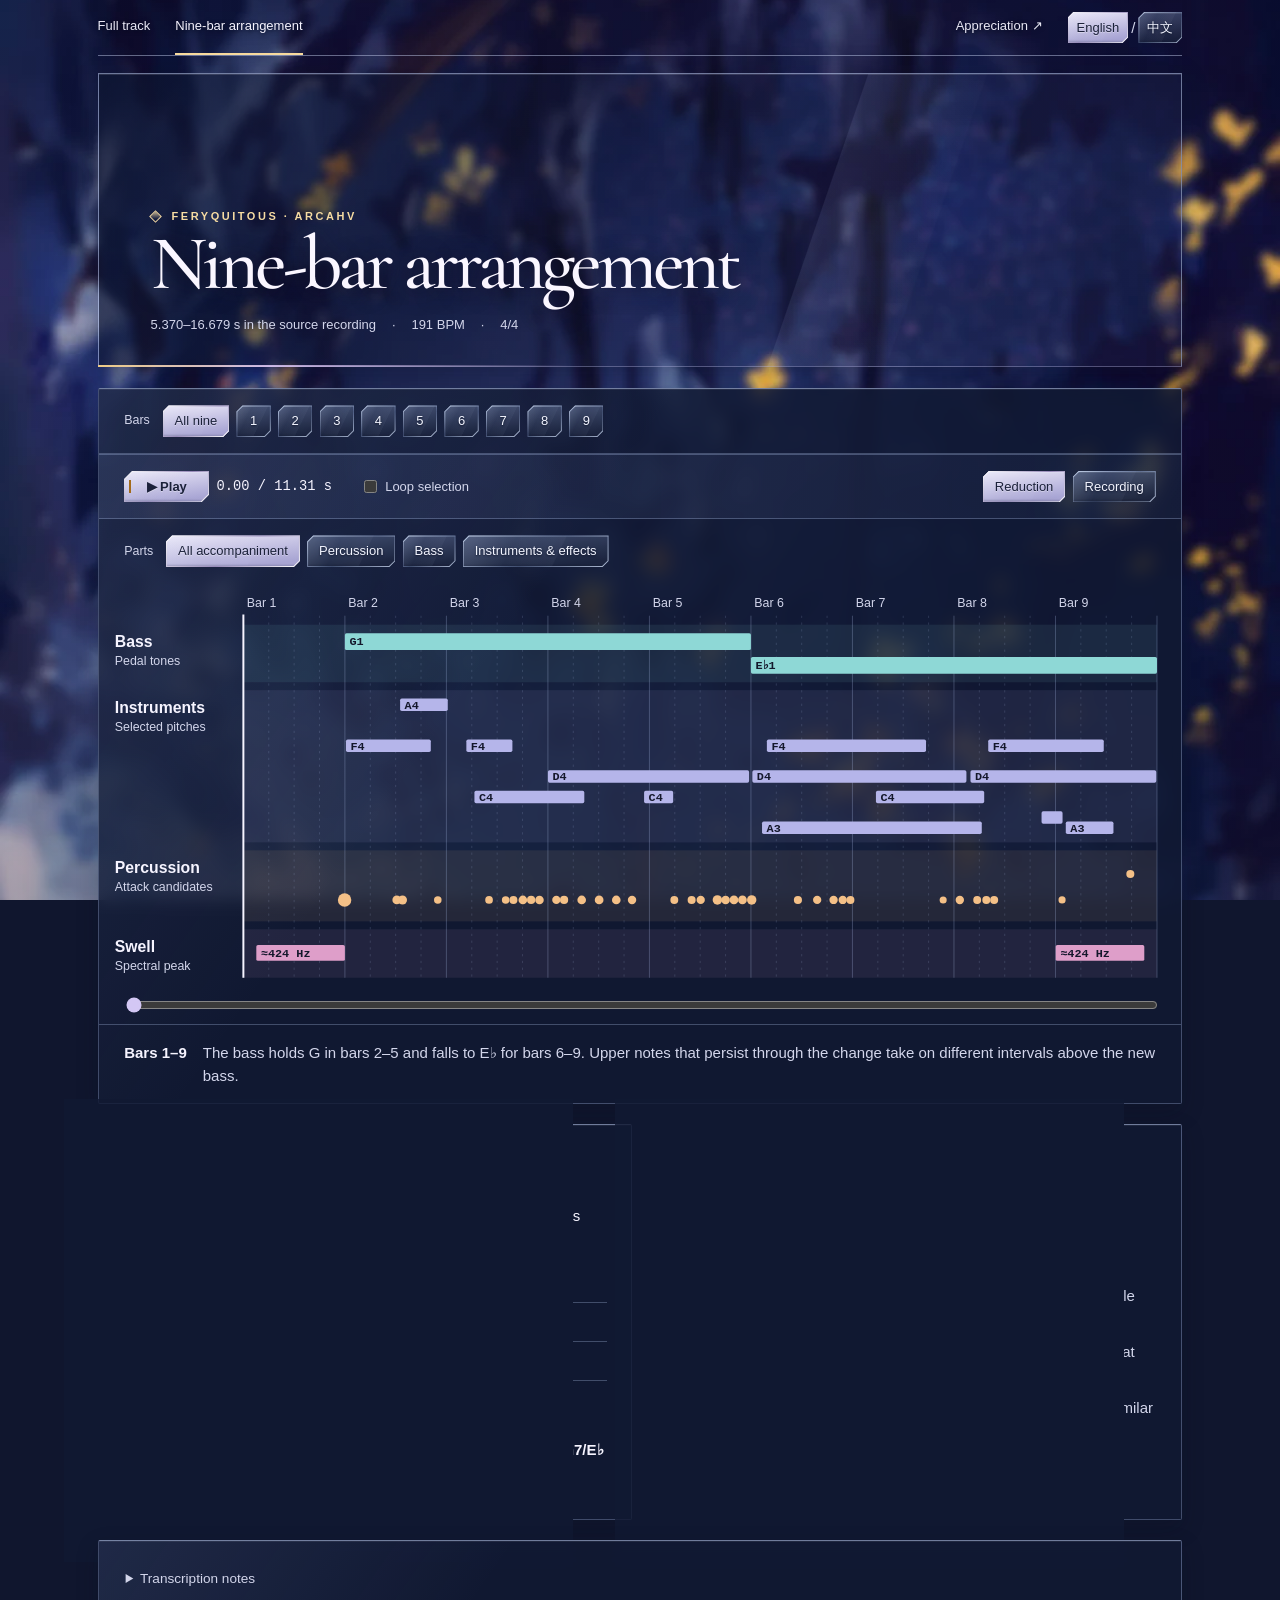
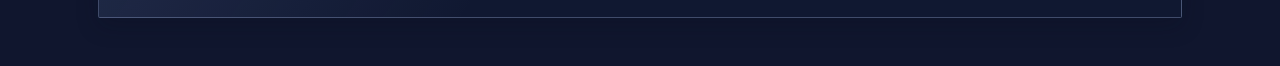
==== commit 824daea6: "Add English and Chinese listening scores with uninterrupted language switching" ====
--- a/arrangement.html
+++ b/arrangement.html
@@ -4,91 +4,93 @@
   <meta charset="utf-8">
   <meta name="viewport" content="width=device-width, initial-scale=1">
   <meta name="theme-color" content="#14162a">
-  <title>Nine-bar arrangement · Arcahv</title>
-  <link rel="stylesheet" href="style.css?v=vs8">
-  <link rel="stylesheet" href="arrangement.css">
-  <link rel="stylesheet" href="controls.css">
+  <title data-zh="九小节配器谱 · Arcahv">Nine-bar arrangement · Arcahv</title>
+  <link rel="stylesheet" href="style.css?v=bilingual">
+  <link rel="stylesheet" href="arrangement.css?v=bilingual">
+  <link rel="stylesheet" href="controls.css?v=bilingual">
   <link rel="icon" href="data:,">
-  <script src="media-source.js?v=public-arrangement"></script>
-  <script src="appearance.js?v=vs8" defer></script>
-  <script type="module" src="arrangement.js?v=public-arrangement"></script>
+  <script src="language.js" defer></script>
+  <script src="media-source.js?v=bilingual"></script>
+  <script src="appearance.js?v=bilingual" defer></script>
+  <script type="module" src="arrangement.js?v=bilingual"></script>
 </head>
 <body class="arrangement-page">
   <main class="shell">
-    <nav class="site-nav" aria-label="Study views">
-      <a href="index.html">Full track</a>
-      <a href="arrangement.html" aria-current="page">Nine-bar arrangement</a>
-      <a class="external" href="https://github.com/glucksdrache/arcahv-appreciation/blob/main/README.md">Appreciation ↗</a>
+    <nav class="site-nav" aria-label="Study views" data-zh-aria-label="站内导航">
+      <a href="index.html" data-zh="全曲听辨">Full track</a>
+      <a href="arrangement.html" aria-current="page" data-zh="九小节配器谱">Nine-bar arrangement</a>
+      <a class="external" href="https://github.com/glucksdrache/arcahv-appreciation/blob/main/README.md" data-zh-href="https://github.com/glucksdrache/arcahv-appreciation/blob/main/README.zh-CN.md" data-zh="赏析 ↗">Appreciation ↗</a>
+      <button type="button" class="language-toggle" data-language-toggle>English / 中文</button>
     </nav>
     <header class="masthead">
       <div>
         <p class="eyebrow">Feryquitous · Arcahv</p>
-        <h1>Nine-bar arrangement</h1>
-        <p class="arr-meta">5.370–16.679 s in the source recording <span>·</span> 191 BPM <span>·</span> 4/4</p>
+        <h1 data-zh="九小节配器谱">Nine-bar arrangement</h1>
+        <p class="arr-meta"><span data-zh="原录音 5.370–16.679 秒">5.370–16.679 s in the source recording</span> <span class="arr-divider">·</span> 191 BPM <span class="arr-divider">·</span> 4/4</p>
       </div>
     </header>
 
-    <section class="panel arr-player" aria-label="Arrangement player">
+    <section class="panel arr-player" aria-label="Arrangement player" data-zh-aria-label="配器谱播放器">
       <div class="arr-picks">
-        <div class="button-row arr-bars" id="bars" role="group" aria-label="Select a bar">
-          <span class="arr-label">Bars</span>
-          <button type="button" data-bar="0" aria-pressed="true">All nine</button>
+        <div class="button-row arr-bars" id="bars" role="group" aria-label="Select a bar" data-zh-aria-label="选择小节">
+          <span class="arr-label" data-zh="小节">Bars</span>
+          <button type="button" data-bar="0" aria-pressed="true" data-zh="全部九小节">All nine</button>
         </div>
       </div>
       <div class="transport arr-transport">
         <button id="play" type="button" class="play-button" aria-label="Play arrangement">▶ Play</button>
         <output id="clock" class="arr-clock" aria-live="off">0.00 / 11.31 s</output>
-        <label class="arr-repeat"><input type="checkbox" id="loop"> Loop selection</label>
-        <div class="button-row arr-modes" id="modes" role="group" aria-label="Audio source">
-          <button type="button" data-mode="1" aria-pressed="true">Reduction</button>
-          <button type="button" data-mode="0" aria-pressed="false">Recording</button>
+        <label class="arr-repeat"><input type="checkbox" id="loop"> <span data-zh="循环选段">Loop selection</span></label>
+        <div class="button-row arr-modes" id="modes" role="group" aria-label="Audio source" data-zh-aria-label="音源">
+          <button type="button" data-mode="1" aria-pressed="true" data-zh="合成谱例">Reduction</button>
+          <button type="button" data-mode="0" aria-pressed="false" data-zh="录音分轨">Recording</button>
         </div>
       </div>
-      <div class="button-row arr-roles" id="roles" role="group" aria-label="Audible parts">
-        <span class="arr-label">Parts</span>
-        <button type="button" data-role="-1" aria-pressed="true">All accompaniment</button>
-        <button type="button" data-role="0" aria-pressed="false">Percussion</button>
-        <button type="button" data-role="1" aria-pressed="false">Bass</button>
-        <button type="button" data-role="2" aria-pressed="false">Instruments &amp; effects</button>
+      <div class="button-row arr-roles" id="roles" role="group" aria-label="Audible parts" data-zh-aria-label="选择试听声部">
+        <span class="arr-label" data-zh="声部">Parts</span>
+        <button type="button" data-role="-1" aria-pressed="true" data-zh="全部伴奏">All accompaniment</button>
+        <button type="button" data-role="0" aria-pressed="false" data-zh="打击乐">Percussion</button>
+        <button type="button" data-role="1" aria-pressed="false" data-zh="贝斯">Bass</button>
+        <button type="button" data-role="2" aria-pressed="false" data-zh="器乐与音效">Instruments &amp; effects</button>
       </div>
       <div class="chart-scroll arr-chart-scroll">
         <svg id="score" viewBox="0 0 960 365" role="group"
-          aria-label="Score events. Use the left and right arrow keys to inspect events, and Enter or Space to seek."></svg>
+          aria-label="Score events. Use the left and right arrow keys to inspect events, and Enter or Space to seek." data-zh-aria-label="配器谱。用左右方向键查看各个音符和起音，按回车或空格跳到相应位置。"></svg>
       </div>
       <p id="score-detail" class="arr-score-detail"></p>
-      <div class="arr-seek"><input id="seek" aria-label="Position in the excerpt, in seconds" type="range" min="0" max="11.309" value="0" step="0.001"></div>
+      <div class="arr-seek"><input id="seek" aria-label="Position in the excerpt, in seconds" data-zh-aria-label="选段内的播放位置（秒）" type="range" min="0" max="11.309" value="0" step="0.001"></div>
       <div class="arr-cue"><strong id="bar-title">Bars 1–9</strong><p id="bar-note"></p></div>
     </section>
     <p id="error" role="status" class="arr-error"></p>
 
     <div class="arr-reading">
       <section class="panel arr-copy">
-        <h2>Three common tones</h2>
-        <p>The synthesized example holds D4, F4 and A4 while the bass moves from G1 to E♭1.</p>
+        <h2 data-zh="三个共同音">Three common tones</h2>
+        <p data-zh="谱例中，D4、F4 和 A4 持续不变，低音从 G1 降到 E♭1。">The synthesized example holds D4, F4 and A4 while the bass moves from G1 to E♭1.</p>
         <table>
-          <thead><tr><th scope="col">Bass</th><th scope="col">D</th><th scope="col">F</th><th scope="col">A</th></tr></thead>
+          <thead><tr><th scope="col" data-zh="低音">Bass</th><th scope="col">D</th><th scope="col">F</th><th scope="col">A</th></tr></thead>
           <tbody>
-            <tr><th scope="row">G</th><td>Fifth</td><td>Minor seventh</td><td>Ninth</td></tr>
-            <tr><th scope="row">E♭</th><td>Major seventh</td><td>Ninth</td><td>Raised eleventh</td></tr>
+            <tr><th scope="row">G</th><td data-zh="纯五度">Fifth</td><td data-zh="小七度">Minor seventh</td><td data-zh="九度">Ninth</td></tr>
+            <tr><th scope="row">E♭</th><td data-zh="大七度">Major seventh</td><td data-zh="九度">Ninth</td><td data-zh="升十一度">Raised eleventh</td></tr>
           </tbody>
         </table>
         <button id="common-tones" type="button" aria-pressed="false">▶ Play common tones</button>
-        <p>In bar 7 of the recording, A3, C4, D4 and F4 overlap above E♭1. <b>Dm7/E♭</b> describes this local voicing.</p>
+        <p><span data-zh="录音里，第 7 小节的低音 E♭1 上方同时响着 A3、C4、D4 和 F4，可记作 ">In bar 7 of the recording, A3, C4, D4 and F4 overlap above E♭1. </span><b>Dm7/E♭</b><span data-zh="。"> describes this local voicing.</span></p>
       </section>
       <section class="panel arr-copy">
-        <h2>Timbre and timing</h2>
+        <h2 data-zh="音色与节奏">Timbre and timing</h2>
         <dl class="arr-findings">
-          <div><dt>Bass</dt><dd>The second harmonic often exceeds the fundamental. The harmonic series supports G1 and E♭1 as the two pedal tones.</dd></div>
-          <div><dt>Percussion</dt><dd>The first accent in bar 2 has a bright attack. Its low-frequency body peaks about 40 ms later. Several pulses in the middle bars follow a triplet subdivision.</dd></div>
-          <div><dt>Inner parts</dt><dd>D4 and A3 persist over several beats. F4 and C4 enter at different points before the notes overlap in bar 7.</dd></div>
-          <div><dt>Swell</dt><dd>A peak near 424 Hz remains steady as the sound grows. A similar waveform returns 31½ beats later.</dd></div>
+          <div><dt data-zh="贝斯">Bass</dt><dd data-zh="第二谐波常比基频更强。根据整组谐波，可以辨出 G1 和 E♭1 两个持续低音。">The second harmonic often exceeds the fundamental. The harmonic series supports G1 and E♭1 as the two pedal tones.</dd></div>
+          <div><dt data-zh="打击乐">Percussion</dt><dd data-zh="第 2 小节的第一个重音以明亮的敲击声起头，约 40 毫秒后低频才达到峰值。片段中部的几次低频脉冲落在三连音的位置上。">The first accent in bar 2 has a bright attack. Its low-frequency body peaks about 40 ms later. Several pulses in the middle bars follow a triplet subdivision.</dd></div>
+          <div><dt data-zh="内声部">Inner parts</dt><dd data-zh="D4 和 A3 延续数拍，F4 和 C4 先后加入，到第 7 小节四个音叠在一起。">D4 and A3 persist over several beats. F4 and C4 enter at different points before the notes overlap in bar 7.</dd></div>
+          <div><dt data-zh="渐强音效">Swell</dt><dd data-zh="音量渐强时，频谱中的一个峰始终在 424 Hz 附近。31 拍半后，相似的波形再次出现。">A peak near 424 Hz remains steady as the sound grows. A similar waveform returns 31½ beats later.</dd></div>
         </dl>
       </section>
     </div>
     <details class="arr-method">
-      <summary>Transcription notes</summary>
+      <summary data-zh="转写说明">Transcription notes</summary>
       <p id="method"></p>
-      <p><a href="data/arrangement.mid" download>Download the nine-bar MIDI reduction</a></p>
+      <p><a href="data/arrangement.mid" download data-zh="下载九小节谱例（MIDI）">Download the nine-bar MIDI reduction</a></p>
     </details>
   </main>
 </body>
--- a/style.css
+++ b/style.css
@@ -181,7 +181,7 @@
   font-weight: 600;
   text-shadow: 0 1px 4px #19162b;
 }
-.hero-link span {
+.hero-link [aria-hidden] {
   color: var(--gold);
   margin-left: 5px;
 }
@@ -448,7 +448,7 @@
 .excerpt-cues button {
   font-size: 12px;
 }
-.excerpt-cues button span {
+.excerpt-cues button span:first-child {
   color: var(--gold);
   font-variant-numeric: tabular-nums;
   margin-inline-end: 3px;
--- a/arrangement.css
+++ b/arrangement.css
@@ -6,7 +6,7 @@
   color:var(--muted,#b7b6c9);
 }
 
-.arr-meta span {
+.arr-meta .arr-divider {
   padding:0 .45em;
 }
 
@@ -238,7 +238,7 @@
     line-height:1.55;
   }
 
-  .arr-meta span:first-child {
+  .arr-meta [data-zh] + .arr-divider {
     display:block;
     height:0;
     overflow:hidden;
--- a/controls.css
+++ b/controls.css
@@ -1,4 +1,36 @@
 /* The face and its bevel are separate from the hit area and keyboard outline. */
+.site-nav .language-toggle {
+  display: inline-flex;
+  align-self: center;
+  align-items: center;
+  gap: 3px;
+  color: var(--muted);
+  white-space: nowrap;
+}
+.site-nav .language-toggle button {
+  font: 500 13px/1.2 "Segoe UI", "PingFang SC", "Microsoft YaHei", sans-serif;
+  padding: 7px 8px;
+}
+html:lang(zh) {
+  --serif: Cormorant, "Songti SC", "Noto Serif CJK SC", SimSun, serif;
+}
+html:lang(zh) body {
+  font-family: "Segoe UI", "PingFang SC", "Microsoft YaHei", "Noto Sans CJK SC", sans-serif;
+}
+html:lang(zh) :is(h2, h3) { line-height: 1.35; }
+html:lang(zh) .arrangement-page .masthead h1 { letter-spacing: .015em; line-height: 1.18; }
+html:lang(zh) :is(.arr-cue p, .arr-findings, .v-entry p, .experiment p, .methods p) { line-height: 1.75; }
+@media (max-width: 520px) {
+  .site-nav {
+    display: grid;
+    grid-template-columns: auto 1fr;
+    gap: 0 12px;
+    padding-block: 4px;
+  }
+  .site-nav a { min-height: 34px; width: fit-content; }
+  .site-nav > :nth-child(2), .site-nav .language-toggle { justify-self: end; }
+  .site-nav .external { margin-left: 0; }
+}
 .shell :is(button, .hero-link) {
   --cut: 6px;
   --face-top: rgb(100 116 154 / 58%);
